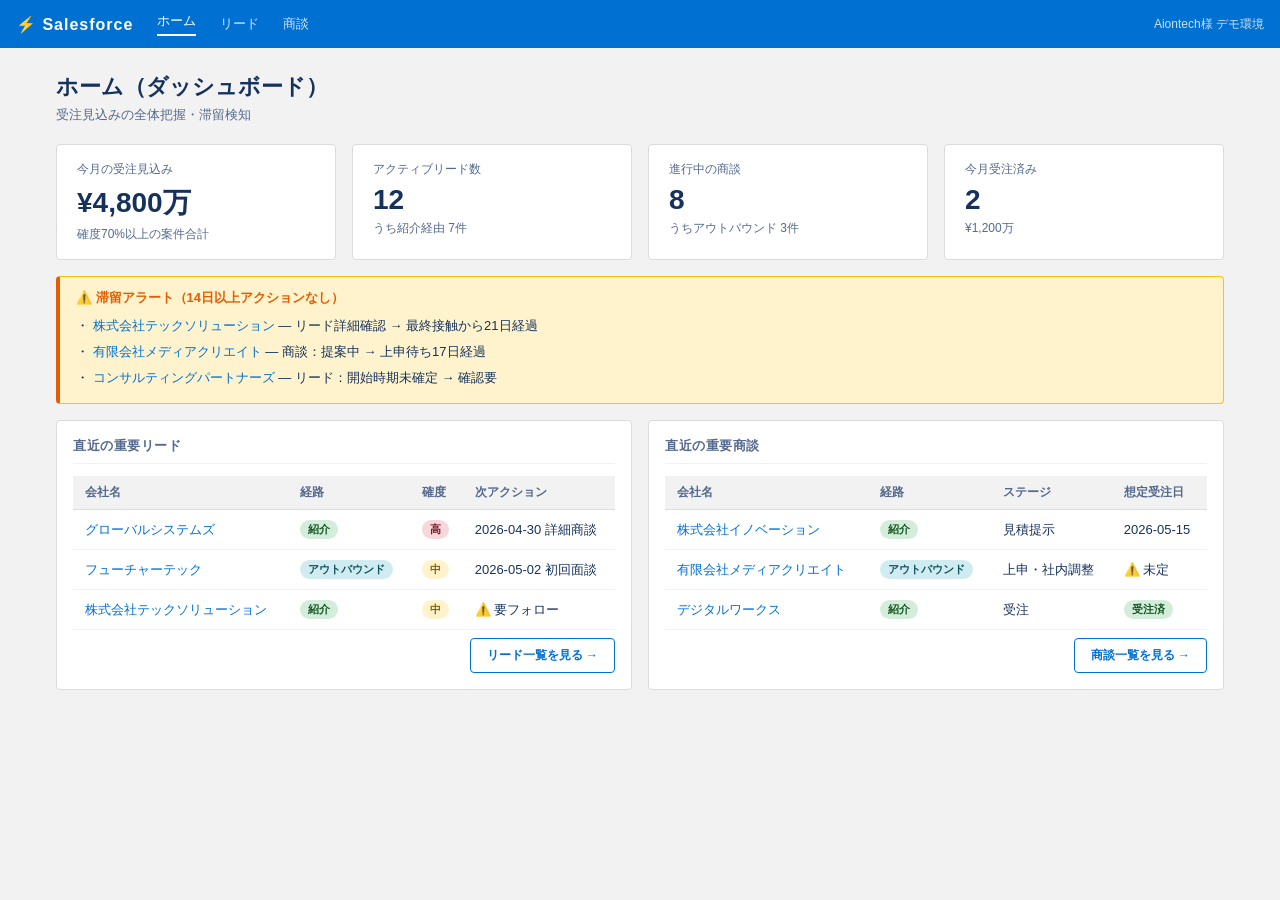
==== index.html @ 43be2fe6 "Initial commit: Aiontech Salesforce demo HTML" ====
<!DOCTYPE html>
<html lang="ja">
<head>
<meta charset="UTF-8">
<meta name="viewport" content="width=device-width, initial-scale=1.0">
<title>S-00 ホーム | Salesforce デモ</title>
<link rel="stylesheet" href="_styles.css">
</head>
<body>

<nav class="topnav" id="topnav"></nav>

<div class="page-wrap">
  <div class="page-header">
    <h1>ホーム（ダッシュボード）</h1>
    <p>受注見込みの全体把握・滞留検知</p>
  </div>

  <!-- KPIサマリー -->
  <div class="kpi-row">
    <div class="kpi-card">
      <div class="kpi-label">今月の受注見込み</div>
      <div class="kpi-value">¥4,800万</div>
      <div class="kpi-sub">確度70%以上の案件合計</div>
    </div>
    <div class="kpi-card">
      <div class="kpi-label">アクティブリード数</div>
      <div class="kpi-value">12</div>
      <div class="kpi-sub">うち紹介経由 7件</div>
    </div>
    <div class="kpi-card">
      <div class="kpi-label">進行中の商談</div>
      <div class="kpi-value">8</div>
      <div class="kpi-sub">うちアウトバウンド 3件</div>
    </div>
    <div class="kpi-card">
      <div class="kpi-label">今月受注済み</div>
      <div class="kpi-value">2</div>
      <div class="kpi-sub">¥1,200万</div>
    </div>
  </div>

  <!-- 滞留アラート -->
  <div class="alert-row">
    <div class="alert-title">⚠️ 滞留アラート（14日以上アクションなし）</div>
    <div class="alert-item">・ <a href="lead_detail.html">株式会社テックソリューション</a> — リード詳細確認 → 最終接触から21日経過</div>
    <div class="alert-item">・ <a href="opportunity_detail.html">有限会社メディアクリエイト</a> — 商談：提案中 → 上申待ち17日経過</div>
    <div class="alert-item">・ <a href="lead_detail.html">コンサルティングパートナーズ</a> — リード：開始時期未確定 → 確認要</div>
  </div>

  <div style="display:grid; grid-template-columns:1fr 1fr; gap:16px;">

    <!-- 直近の重要リード -->
    <div class="card">
      <div class="card-title">直近の重要リード</div>
      <table>
        <thead>
          <tr>
            <th>会社名</th>
            <th>経路</th>
            <th>確度</th>
            <th>次アクション</th>
          </tr>
        </thead>
        <tbody>
          <tr>
            <td><a href="lead_detail.html">グローバルシステムズ</a></td>
            <td><span class="badge badge-referral">紹介</span></td>
            <td><span class="badge badge-high">高</span></td>
            <td>2026-04-30 詳細商談</td>
          </tr>
          <tr>
            <td><a href="lead_detail.html">フューチャーテック</a></td>
            <td><span class="badge badge-outbound">アウトバウンド</span></td>
            <td><span class="badge badge-mid">中</span></td>
            <td>2026-05-02 初回面談</td>
          </tr>
          <tr>
            <td><a href="lead_detail.html">株式会社テックソリューション</a></td>
            <td><span class="badge badge-referral">紹介</span></td>
            <td><span class="badge badge-mid">中</span></td>
            <td>⚠️ 要フォロー</td>
          </tr>
        </tbody>
      </table>
      <div style="text-align:right;margin-top:8px;">
        <a href="lead_list.html" class="btn btn-secondary" style="font-size:12px;">リード一覧を見る →</a>
      </div>
    </div>

    <!-- 直近の重要商談 -->
    <div class="card">
      <div class="card-title">直近の重要商談</div>
      <table>
        <thead>
          <tr>
            <th>会社名</th>
            <th>経路</th>
            <th>ステージ</th>
            <th>想定受注日</th>
          </tr>
        </thead>
        <tbody>
          <tr>
            <td><a href="opportunity_detail.html">株式会社イノベーション</a></td>
            <td><span class="badge badge-referral">紹介</span></td>
            <td>見積提示</td>
            <td>2026-05-15</td>
          </tr>
          <tr>
            <td><a href="opportunity_detail.html">有限会社メディアクリエイト</a></td>
            <td><span class="badge badge-outbound">アウトバウンド</span></td>
            <td>上申・社内調整</td>
            <td>⚠️ 未定</td>
          </tr>
          <tr>
            <td><a href="opportunity_detail.html">デジタルワークス</a></td>
            <td><span class="badge badge-referral">紹介</span></td>
            <td>受注</td>
            <td><span class="badge badge-won">受注済</span></td>
          </tr>
        </tbody>
      </table>
      <div style="text-align:right;margin-top:8px;">
        <a href="opportunity_list.html" class="btn btn-secondary" style="font-size:12px;">商談一覧を見る →</a>
      </div>
    </div>

  </div>
</div>

<script src="_nav.js"></script>
</body>
</html>
---- _styles.css ----
* { box-sizing: border-box; margin: 0; padding: 0; }

body {
  font-family: 'Segoe UI', 'Hiragino Sans', sans-serif;
  font-size: 14px;
  background: #f3f2f2;
  color: #16325c;
}

/* ===== TOP NAV ===== */
.topnav {
  background: #0070d2;
  color: #fff;
  height: 48px;
  display: flex;
  align-items: center;
  padding: 0 16px;
  gap: 24px;
}
.topnav .logo { font-weight: 700; font-size: 16px; letter-spacing: 1px; }
.topnav a { color: #cce5ff; text-decoration: none; font-size: 13px; }
.topnav a:hover { color: #fff; }
.topnav a.active { color: #fff; border-bottom: 2px solid #fff; padding-bottom: 4px; }

/* ===== LAYOUT ===== */
.page-wrap { max-width: 1200px; margin: 0 auto; padding: 24px 16px; }

.page-header { margin-bottom: 20px; }
.page-header h1 { font-size: 22px; font-weight: 700; }
.page-header p { color: #54698d; font-size: 13px; margin-top: 4px; }

/* ===== CARDS ===== */
.card {
  background: #fff;
  border-radius: 4px;
  border: 1px solid #dddbda;
  padding: 16px;
  margin-bottom: 16px;
}
.card-title {
  font-size: 13px;
  font-weight: 600;
  color: #54698d;
  text-transform: uppercase;
  letter-spacing: 0.5px;
  margin-bottom: 12px;
  border-bottom: 1px solid #f3f2f2;
  padding-bottom: 8px;
}

/* ===== KPI ROW ===== */
.kpi-row { display: flex; gap: 16px; margin-bottom: 16px; flex-wrap: wrap; }
.kpi-card {
  background: #fff;
  border: 1px solid #dddbda;
  border-radius: 4px;
  padding: 16px 20px;
  flex: 1;
  min-width: 160px;
}
.kpi-card .kpi-label { font-size: 12px; color: #54698d; margin-bottom: 6px; }
.kpi-card .kpi-value { font-size: 28px; font-weight: 700; color: #16325c; }
.kpi-card .kpi-sub { font-size: 12px; color: #54698d; margin-top: 4px; }

/* ===== ALERT ===== */
.alert-row {
  background: #fff3cd;
  border: 1px solid #ffc107;
  border-left: 4px solid #e65c00;
  border-radius: 4px;
  padding: 12px 16px;
  margin-bottom: 16px;
}
.alert-row .alert-title { font-weight: 600; font-size: 13px; color: #e65c00; margin-bottom: 6px; }
.alert-item { font-size: 13px; padding: 4px 0; color: #16325c; }
.alert-item a { color: #0070d2; text-decoration: none; }
.alert-item a:hover { text-decoration: underline; }

/* ===== TABLE ===== */
table { width: 100%; border-collapse: collapse; }
th {
  background: #f3f2f2;
  text-align: left;
  padding: 8px 12px;
  font-size: 12px;
  font-weight: 600;
  color: #54698d;
  border-bottom: 1px solid #dddbda;
}
td {
  padding: 10px 12px;
  border-bottom: 1px solid #f3f2f2;
  font-size: 13px;
  vertical-align: middle;
}
tr:hover td { background: #f3f9ff; }
td a { color: #0070d2; text-decoration: none; }
td a:hover { text-decoration: underline; }

/* ===== BADGE ===== */
.badge {
  display: inline-block;
  padding: 2px 8px;
  border-radius: 12px;
  font-size: 11px;
  font-weight: 600;
}
.badge-referral { background: #d4edda; color: #155724; }
.badge-outbound { background: #d1ecf1; color: #0c5460; }
.badge-high { background: #f8d7da; color: #721c24; }
.badge-mid { background: #fff3cd; color: #856404; }
.badge-low { background: #e2e3e5; color: #383d41; }
.badge-won { background: #d4edda; color: #155724; }
.badge-lost { background: #f8d7da; color: #721c24; }

/* ===== STAGE PATH ===== */
.stage-path { display: flex; align-items: center; gap: 0; margin: 20px 0; flex-wrap: wrap; }
.stage-step {
  background: #e8e8e8;
  color: #54698d;
  padding: 8px 16px 8px 24px;
  font-size: 12px;
  font-weight: 600;
  clip-path: polygon(0 0, calc(100% - 12px) 0, 100% 50%, calc(100% - 12px) 100%, 0 100%, 12px 50%);
  margin-right: 2px;
  min-width: 110px;
  text-align: center;
}
.stage-step:first-child { clip-path: polygon(0 0, calc(100% - 12px) 0, 100% 50%, calc(100% - 12px) 100%, 0 100%); }
.stage-step.active { background: #0070d2; color: #fff; }
.stage-step.done { background: #4caf50; color: #fff; }

/* ===== DETAIL LAYOUT ===== */
.detail-grid { display: grid; grid-template-columns: 2fr 1fr; gap: 16px; }
.field-group { margin-bottom: 16px; }
.field-row { display: grid; grid-template-columns: 1fr 1fr; gap: 8px 24px; }
.field-item { padding: 8px 0; border-bottom: 1px solid #f3f2f2; }
.field-label { font-size: 11px; color: #54698d; margin-bottom: 2px; }
.field-value { font-size: 14px; color: #16325c; font-weight: 500; }

/* ===== BUTTONS ===== */
.btn {
  display: inline-block;
  padding: 8px 16px;
  border-radius: 4px;
  font-size: 13px;
  font-weight: 600;
  cursor: pointer;
  text-decoration: none;
  border: 1px solid transparent;
}
.btn-primary { background: #0070d2; color: #fff; }
.btn-primary:hover { background: #005fb2; }
.btn-secondary { background: #fff; color: #0070d2; border-color: #0070d2; }
.btn-secondary:hover { background: #f0f7ff; }
.btn-row { display: flex; gap: 8px; margin-bottom: 20px; }

/* ===== TIMELINE ===== */
.timeline { padding-left: 8px; }
.tl-item { display: flex; gap: 12px; padding: 8px 0; border-bottom: 1px solid #f3f2f2; }
.tl-dot { width: 10px; height: 10px; border-radius: 50%; background: #0070d2; margin-top: 4px; flex-shrink: 0; }
.tl-content { flex: 1; }
.tl-date { font-size: 11px; color: #54698d; }
.tl-text { font-size: 13px; }

/* ===== RESPONSIVE ===== */
@media (max-width: 768px) {
  .detail-grid { grid-template-columns: 1fr; }
  .kpi-row { flex-direction: column; }
  .stage-step { min-width: 80px; font-size: 11px; }
}
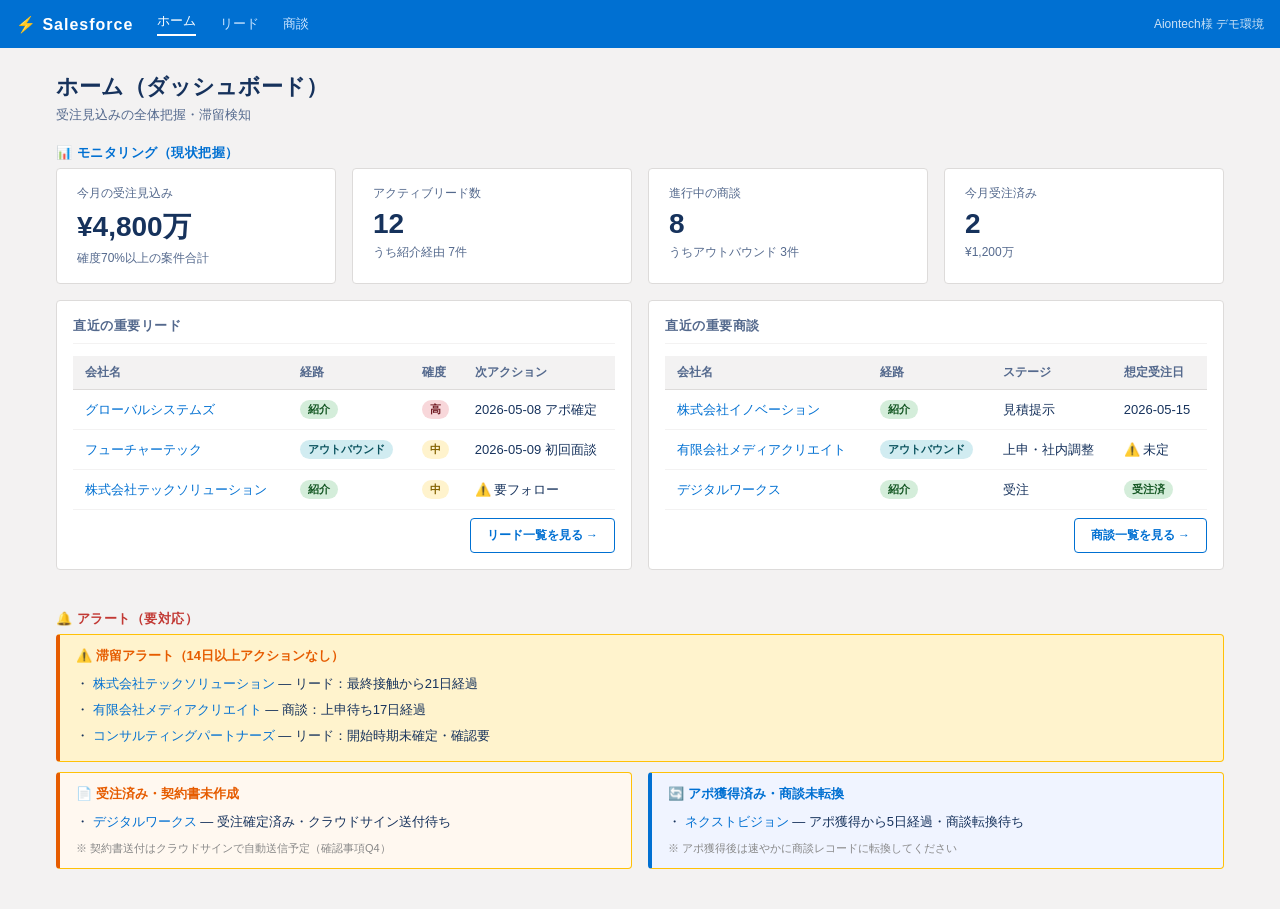
==== commit 3a8dd6ab: "feat: ダッシュボードをモニタリング/アラートの2セクションに分割" ====
--- a/index.html
+++ b/index.html
@@ -16,7 +16,11 @@
     <p>受注見込みの全体把握・滞留検知</p>
   </div>
 
-  <!-- KPIサマリー -->
+  <!-- ① モニタリング（現状把握） -->
+  <div style="margin-bottom:6px;">
+    <span style="font-size:13px;font-weight:700;color:#0070d2;letter-spacing:.04em;">📊 モニタリング（現状把握）</span>
+  </div>
+
   <div class="kpi-row">
     <div class="kpi-card">
       <div class="kpi-label">今月の受注見込み</div>
@@ -40,15 +44,7 @@
     </div>
   </div>
 
-  <!-- 滞留アラート -->
-  <div class="alert-row">
-    <div class="alert-title">⚠️ 滞留アラート（14日以上アクションなし）</div>
-    <div class="alert-item">・ <a href="lead_detail.html">株式会社テックソリューション</a> — リード詳細確認 → 最終接触から21日経過</div>
-    <div class="alert-item">・ <a href="opportunity_detail.html">有限会社メディアクリエイト</a> — 商談：提案中 → 上申待ち17日経過</div>
-    <div class="alert-item">・ <a href="lead_detail.html">コンサルティングパートナーズ</a> — リード：開始時期未確定 → 確認要</div>
-  </div>
-
-  <div style="display:grid; grid-template-columns:1fr 1fr; gap:16px;">
+  <div style="display:grid; grid-template-columns:1fr 1fr; gap:16px; margin-bottom:24px;">
 
     <!-- 直近の重要リード -->
     <div class="card">
@@ -67,13 +63,13 @@
             <td><a href="lead_detail.html">グローバルシステムズ</a></td>
             <td><span class="badge badge-referral">紹介</span></td>
             <td><span class="badge badge-high">高</span></td>
-            <td>2026-04-30 詳細商談</td>
+            <td>2026-05-08 アポ確定</td>
           </tr>
           <tr>
             <td><a href="lead_detail.html">フューチャーテック</a></td>
             <td><span class="badge badge-outbound">アウトバウンド</span></td>
             <td><span class="badge badge-mid">中</span></td>
-            <td>2026-05-02 初回面談</td>
+            <td>2026-05-09 初回面談</td>
           </tr>
           <tr>
             <td><a href="lead_detail.html">株式会社テックソリューション</a></td>
@@ -127,6 +123,31 @@
     </div>
 
   </div>
+
+  <!-- ② アラート（要対応） -->
+  <div style="margin-bottom:6px;">
+    <span style="font-size:13px;font-weight:700;color:#c23934;letter-spacing:.04em;">🔔 アラート（要対応）</span>
+  </div>
+
+  <div class="alert-row" style="margin-bottom:10px;">
+    <div class="alert-title">⚠️ 滞留アラート（14日以上アクションなし）</div>
+    <div class="alert-item">・ <a href="lead_detail.html">株式会社テックソリューション</a> — リード：最終接触から21日経過</div>
+    <div class="alert-item">・ <a href="opportunity_detail.html">有限会社メディアクリエイト</a> — 商談：上申待ち17日経過</div>
+    <div class="alert-item">・ <a href="lead_detail.html">コンサルティングパートナーズ</a> — リード：開始時期未確定・確認要</div>
+  </div>
+
+  <div style="display:grid; grid-template-columns:1fr 1fr; gap:16px;">
+    <div class="alert-row" style="background:#fff8f0;border-left:4px solid #e65c00;">
+      <div class="alert-title" style="color:#e65c00;">📄 受注済み・契約書未作成</div>
+      <div class="alert-item">・ <a href="opportunity_detail.html">デジタルワークス</a> — 受注確定済み・クラウドサイン送付待ち</div>
+      <div style="font-size:11px;color:#888;margin-top:6px;">※ 契約書送付はクラウドサインで自動送信予定（確認事項Q4）</div>
+    </div>
+    <div class="alert-row" style="background:#f0f4ff;border-left:4px solid #0070d2;">
+      <div class="alert-title" style="color:#0070d2;">🔄 アポ獲得済み・商談未転換</div>
+      <div class="alert-item">・ <a href="lead_detail.html">ネクストビジョン</a> — アポ獲得から5日経過・商談転換待ち</div>
+      <div style="font-size:11px;color:#888;margin-top:6px;">※ アポ獲得後は速やかに商談レコードに転換してください</div>
+    </div>
+  </div>
 </div>
 
 <script src="_nav.js"></script>
